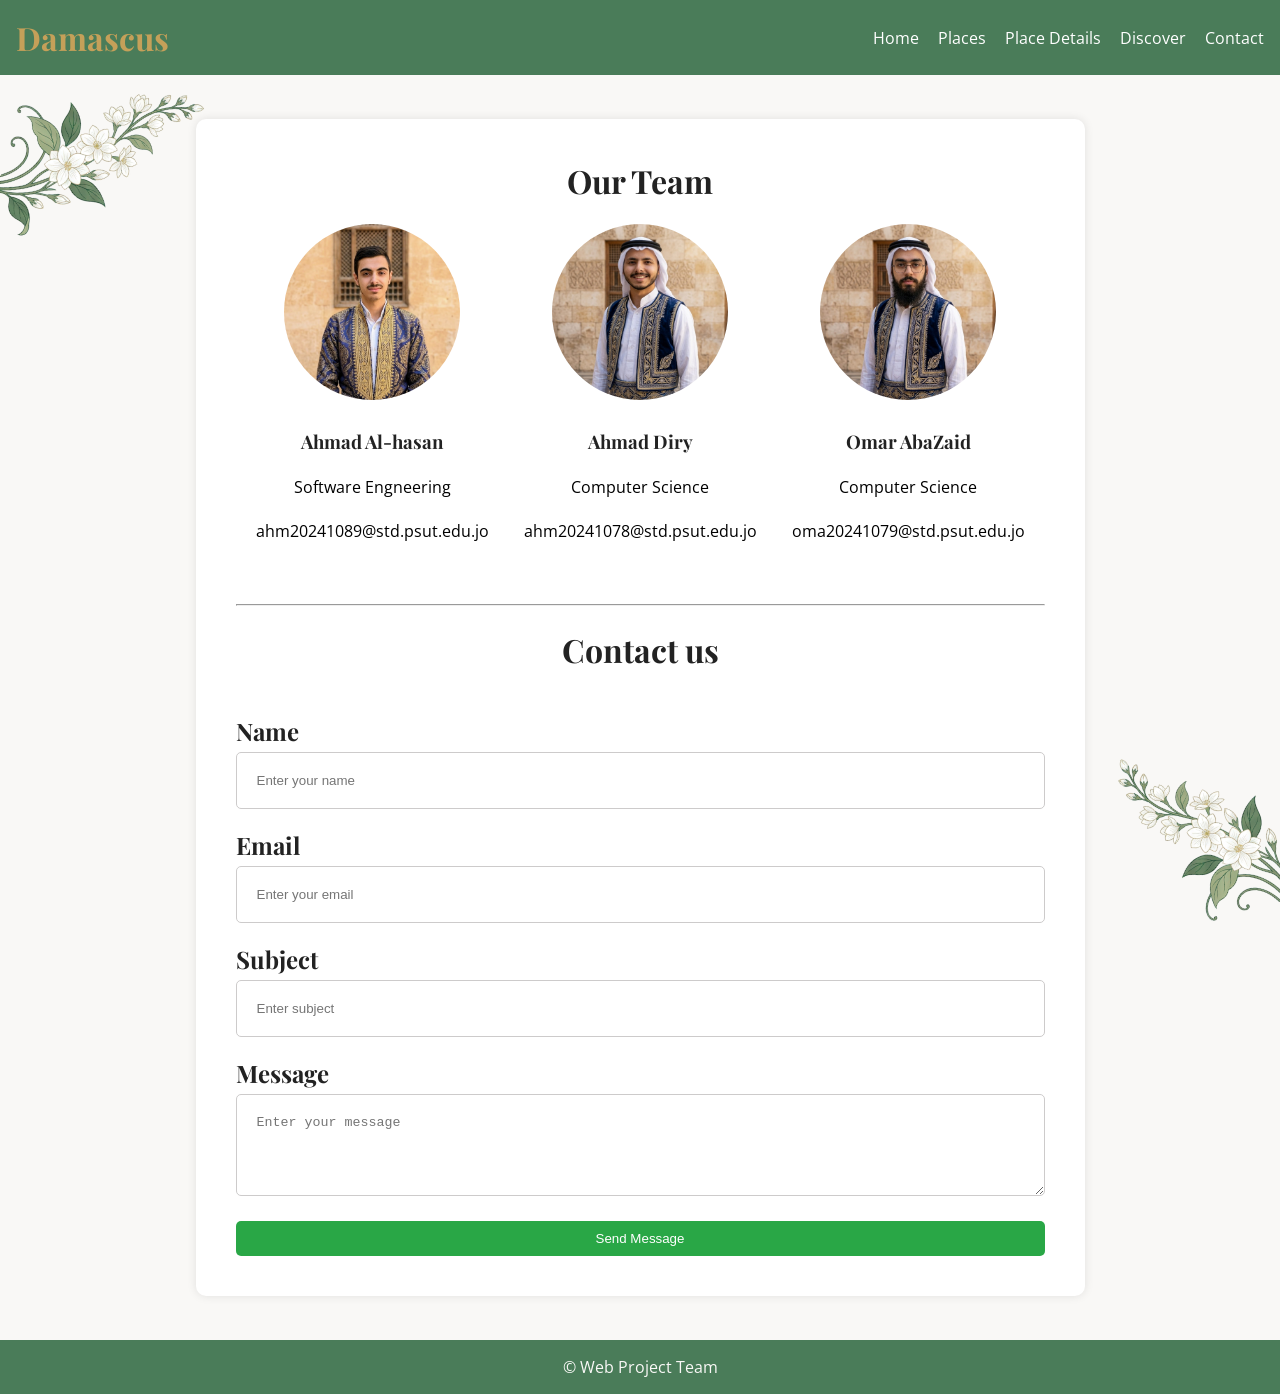
==== contact.html @ cb200686 "adding contact" ====
<!DOCTYPE html>
<html lang="en">
<head>
    <meta name="viewport" content="width=device-width, initial-scale=1.0">
    <title>contact us</title>
    <link rel="stylesheet" href="./style/contact.css">
    <link rel="stylesheet" href="./style/header-footer.css">
</head>
<body>

     <header>
        <h1 id="logo">Damascus</h1>
        <nav>
            <a href="home.html">Home</a>
            <a href="places.html">Places</a>
            <a href="details.html">Place Details</a>
            <a href="discover.html">Discover</a>
            <a href="contact.html">Contact</a>
        </nav>
    </header>
        <img src="./assets/branch.png" alt="branch.png" id="branch1" class="branch">

    <br><br>
    
<div class="container">
    <h1>Our Team</h1>
    <div class="section">
        <div class="member">
            <img src="./assets/Alhasan.png" alt="Alhasan picture"><br><br>
            <h3>Ahmad Al-hasan</h3><br>
            <p>Software Engneering</p><br>
            <p>ahm20241089@std.psut.edu.jo</p><br>

        </div>
        <div class="member">
            <img src="./assets/diry.jpg" alt="Diry picture"><br><br>
            <h3>Ahmad Diry</h3><br>
            <p>Computer Science</p><br>
            <p>ahm20241078@std.psut.edu.jo</p><br>

        </div>
        <div class="member">
            <img src="./assets/omar.jpg" alt="Omar picture"><br><br>
            <h3>Omar AbaZaid</h3><br>
            <p>Computer Science</p><br>
            <p>oma20241079@std.psut.edu.jo</p><br>

        </div>
    </div>
    <hr>
    <br>

    <h1>Contact us</h1>
    <br>
    <p id="error-message"></p>
    <p id="success-message"></p>
    <br>

    <form id="contact-form">
        <div class="group">
            <label for="name"><h2>Name</h2><input type="text" id="name" placeholder="Enter your name"></label>
        </div>
          <div class="group">
            <label for="email"><h2>Email</h2><input type="email" id="email" placeholder="Enter your email"></label>
        </div>
        <div class="group">
            <label for="subject"><h2>Subject</h2><input type="text" id="subject" placeholder="Enter subject"></label>
        </div>
          <div class="group">
            <label for="message"><h2>Message</h2><textarea rows="4" id="message" placeholder="Enter your message"></textarea></label>
        </div>
            <button type="submit">Send Message</button>

    </form>

</div>
    <br><br>
    <img src="./assets/branch.png" alt="branch.png" id="branch2" class="branch">

 <footer>
        &copy; Web Project Team
    </footer>

<script src="./js/contact.js"></script>

</body>
</html>
---- style/contact.css ----
body{
    font-family: Arial, sans-serif;
    background-color: #f1f1f7;
}
#branch1 {
    position: fixed;
    top: -3rem;
    left: -1rem;
    transform: scale(0.6) rotate(-120deg) ;
}
h1{
    text-align: center;
    color: rgb(148, 138, 32);
}
h2{
    text-align: start;
    color: rgb(70, 44, 12);

}

#branch2 {
    position: fixed;
    right: -2rem;
    bottom: -8rem;
    transform: scale(0.6) rotate(120deg) ;
}
.container{
    max-width: 1100px;
    background: white;
    margin: auto;
    padding: 40px;
    border-radius: 10px;
    box-shadow: 0 0 10px rgba(0,0,0,0.1);
}
.section{
    display: flex;
    justify-content: space-around;
    margin-bottom: 20px;
    text-align: center;
    padding: 20px;
    gap: 35px;
    flex-wrap: wrap;
}
.member img{
    width: 180px;
    height: 180px;
    border-radius: 50%;
    object-fit: cover;
    border: 2px solid white;
    transition: 0.3s;
}
.member img:hover{
    border: 2px solid #542929;
}
.group{
    margin-bottom: 20px;

}
.group label{
    font-weight: bold;
    display: block;
}
.group input,.group textarea{
    width: 100%;
    padding: 20px;
    border: 1px solid #cdcbcb;
    border-radius: 5px;
    box-sizing: border-box;
    margin-top: 5px;
}
button{
    background-color: #29a746;
    color: white;
    border: none;
    padding: 10px 20px;
    cursor: pointer;
    border-radius: 5px;
    width: 100%;
    transition: 0.3s;
}
button:hover{
    background-color: #1c8a36;
}
#error-message{
    color: red;
}
#success-message{
    color: green;
}
---- style/header-footer.css ----
@import url('https://fonts.googleapis.com/css2?family=Open+Sans:ital,wght@0,300..800;1,300..800&family=Playfair+Display:ital,wght@0,400..900;1,400..900&display=swap');

/* 
Limestone White: #F9F8F6
Basalt Black: #222222
Umayyad Gold: #C5A059
Jasmine Green: #4A7C59
Deep Crimson: #8B0000
*/

* {
    margin: 0 0;
    padding: 0 0;
    box-sizing: border-box;
}

body {
    min-height: 100vh;
    font-family: "Open Sans", sans-serif;
    background-color: #F9F8F6;
    display: flex;
    flex-direction: column;
    justify-content: space-between;
}

h1, h2, h3, h4 {
    font-family: "Playfair Display", serif;
    color: #222222;
}

header h1 {
    color: #C5A059;
}

header nav a {
    color: white;
    text-decoration: none;
    margin-left: 15px;
    transition: 0.3s;
}

header nav a:hover {
    border-bottom: 3px #C5A059 solid;
    color: #F9F8F6;
}

#branch1 {
    position: fixed;
    top: -3rem;
    left: -1rem;
    transform: scale(0.6) rotate(-120deg) ;
}

#branch2 {
    position: fixed;
    right: -2rem;
    bottom: -8rem;
    transform: scale(0.6) rotate(120deg) ;
}

header {
    background-color: #4A7C59;
    display: flex;
    justify-content: space-between;
    align-items: center;
    padding: 1rem;
    position: sticky;
    top: 0;
    z-index: 1000;
}

footer {
    width: 100%;
    text-align: center;
    color: #F9F8F6;
    background-color: #4A7C59;
    padding: 1rem;
}

@media (max-width: 600px) {
    header {
        flex-direction: column;
        gap: 1rem;
        position: static;
    }

    header nav {
        width: 100%;
        display: flex;
        flex-direction: column;
        gap: 1rem;
    }
    header nav a {
        width: fit-content;
    }
}
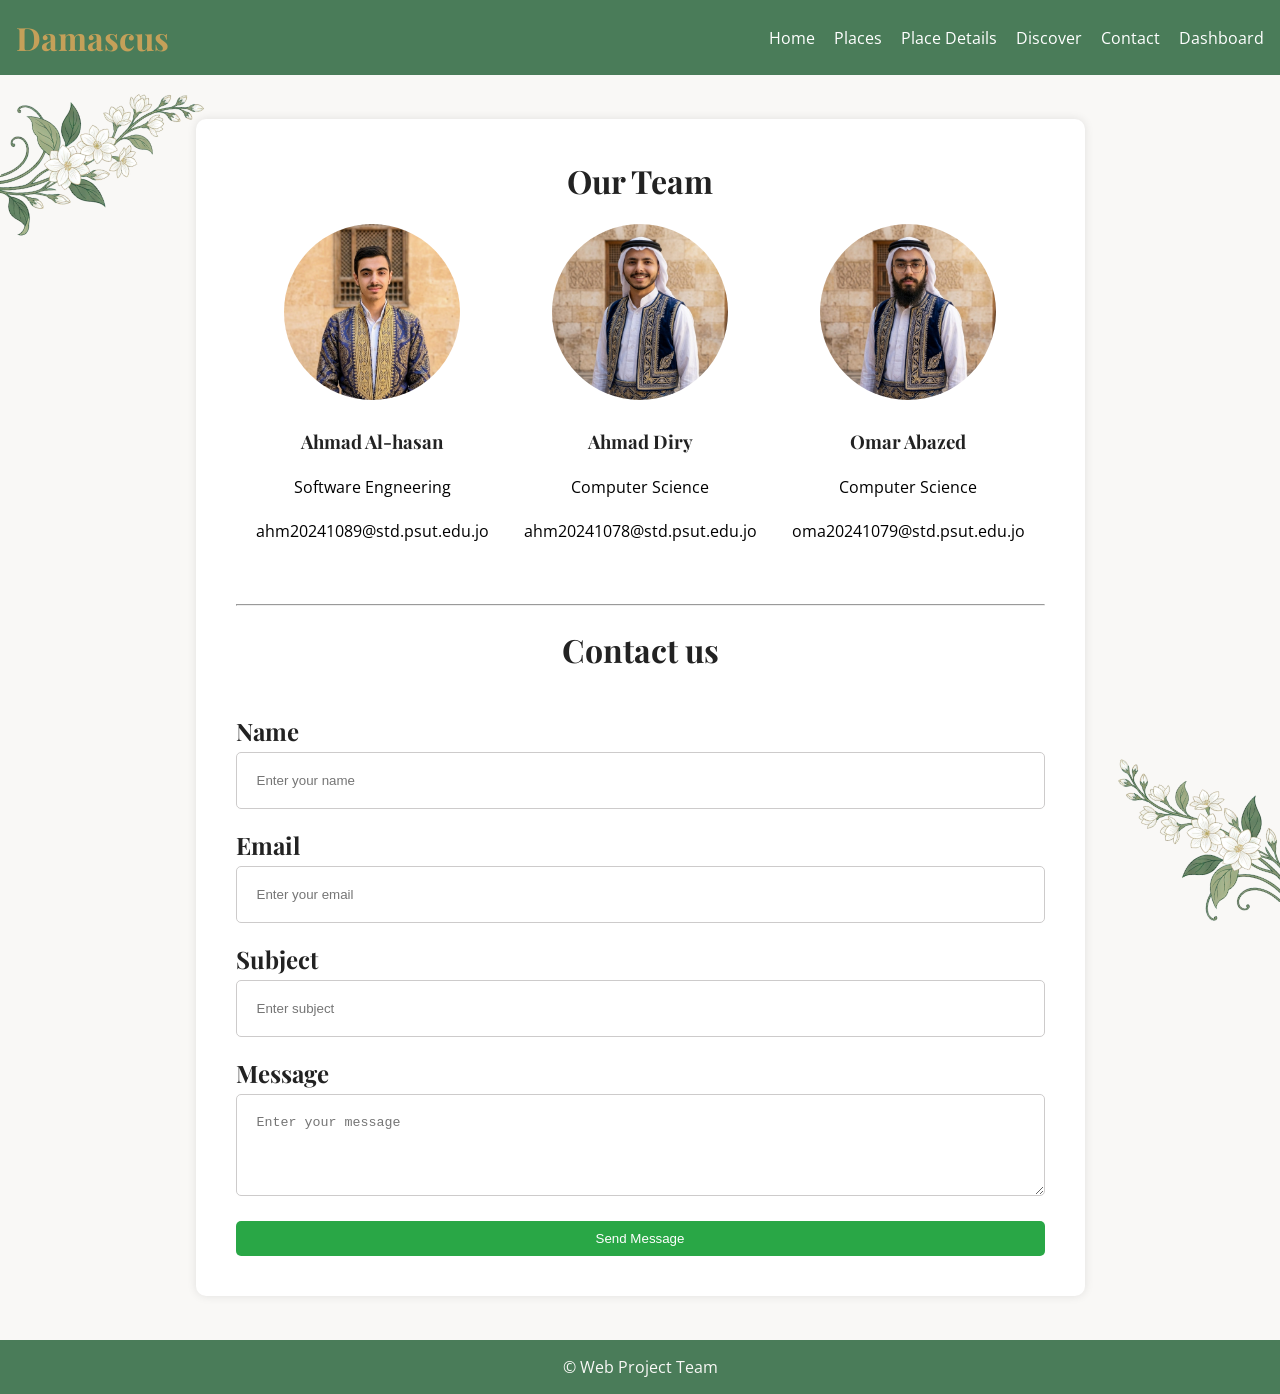
==== commit e219ed49: "adding php" ====
--- a/contact.html
+++ b/contact.html
@@ -12,10 +12,11 @@
         <h1 id="logo">Damascus</h1>
         <nav>
             <a href="home.html">Home</a>
-            <a href="places.html">Places</a>
+            <a href="places.php">Places</a>
             <a href="details.html">Place Details</a>
             <a href="discover.html">Discover</a>
             <a href="contact.html">Contact</a>
+            <a href="./php/dashboard.php">Dashboard</a>
         </nav>
     </header>
         <img src="./assets/branch.png" alt="branch.png" id="branch1" class="branch">
@@ -41,7 +42,7 @@
         </div>
         <div class="member">
             <img src="./assets/omar.jpg" alt="Omar picture"><br><br>
-            <h3>Omar AbaZaid</h3><br>
+            <h3>Omar Abazed</h3><br>
             <p>Computer Science</p><br>
             <p>oma20241079@std.psut.edu.jo</p><br>
 
